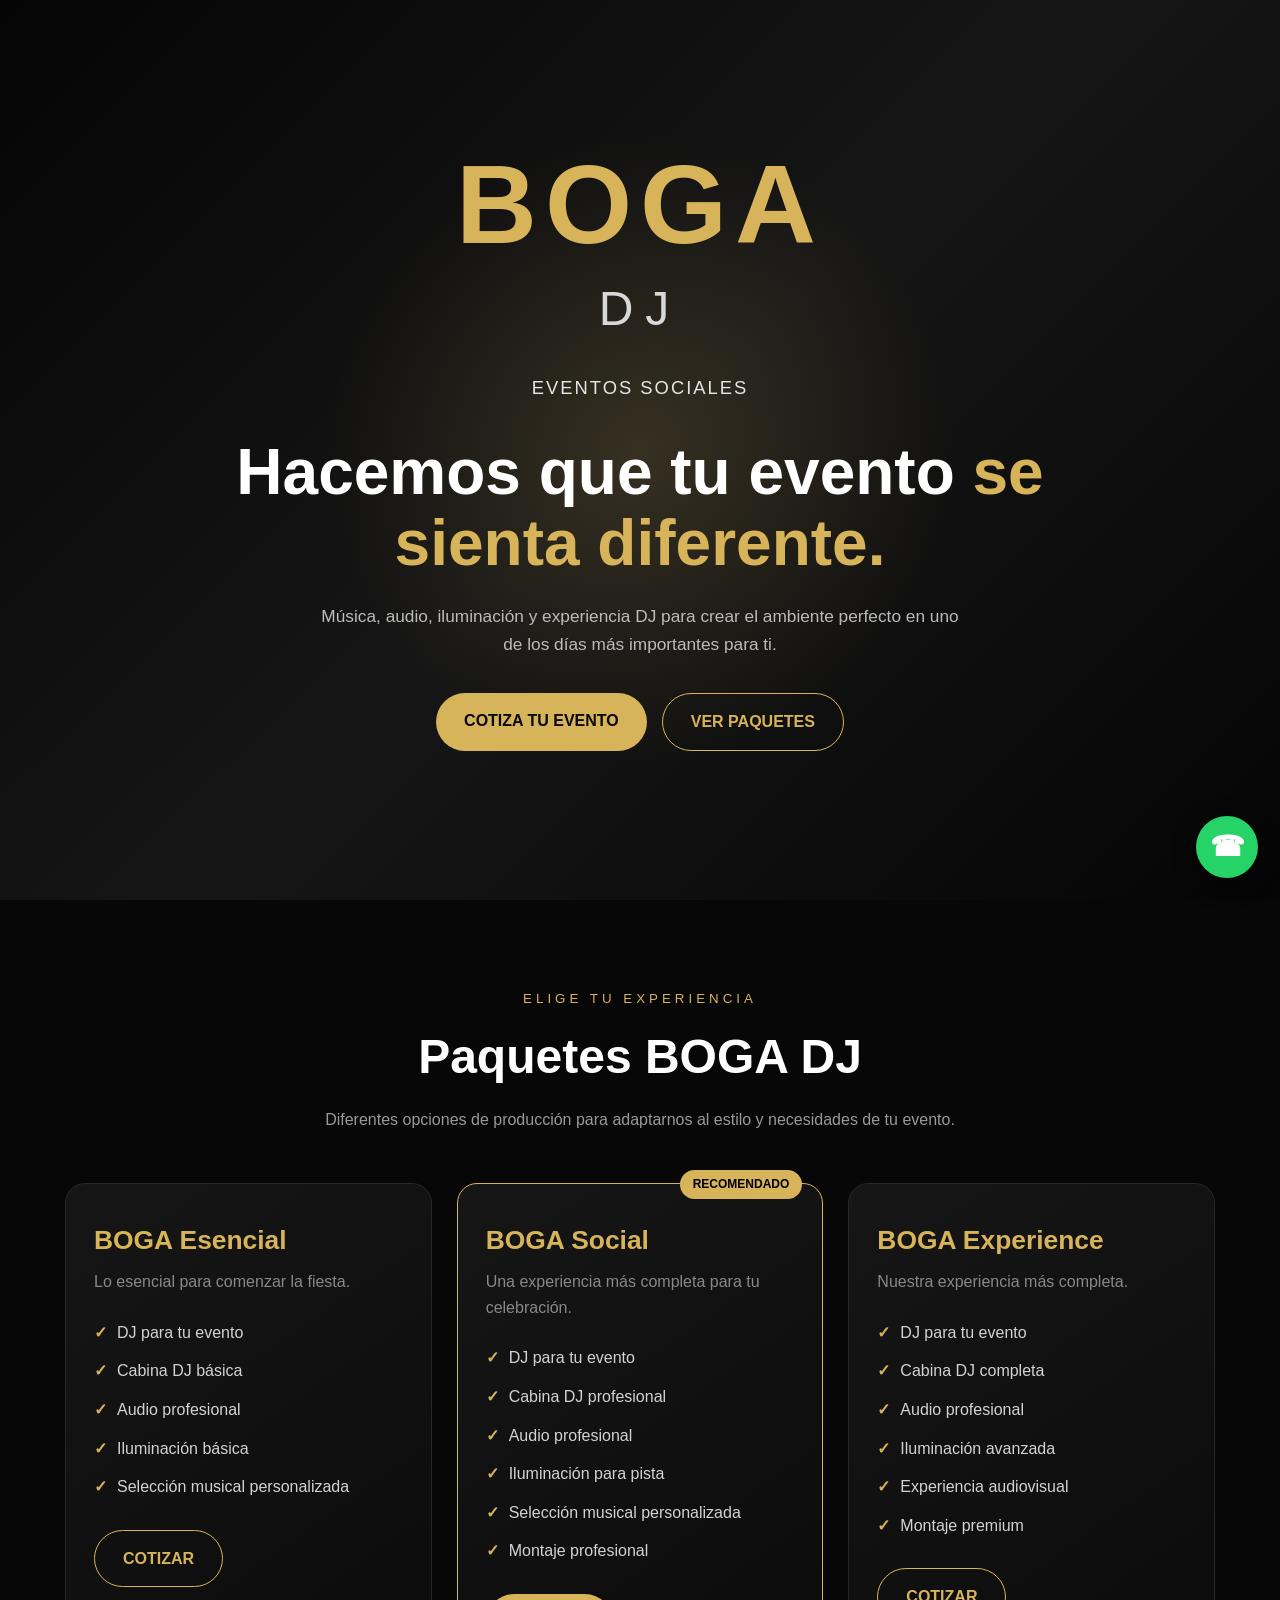
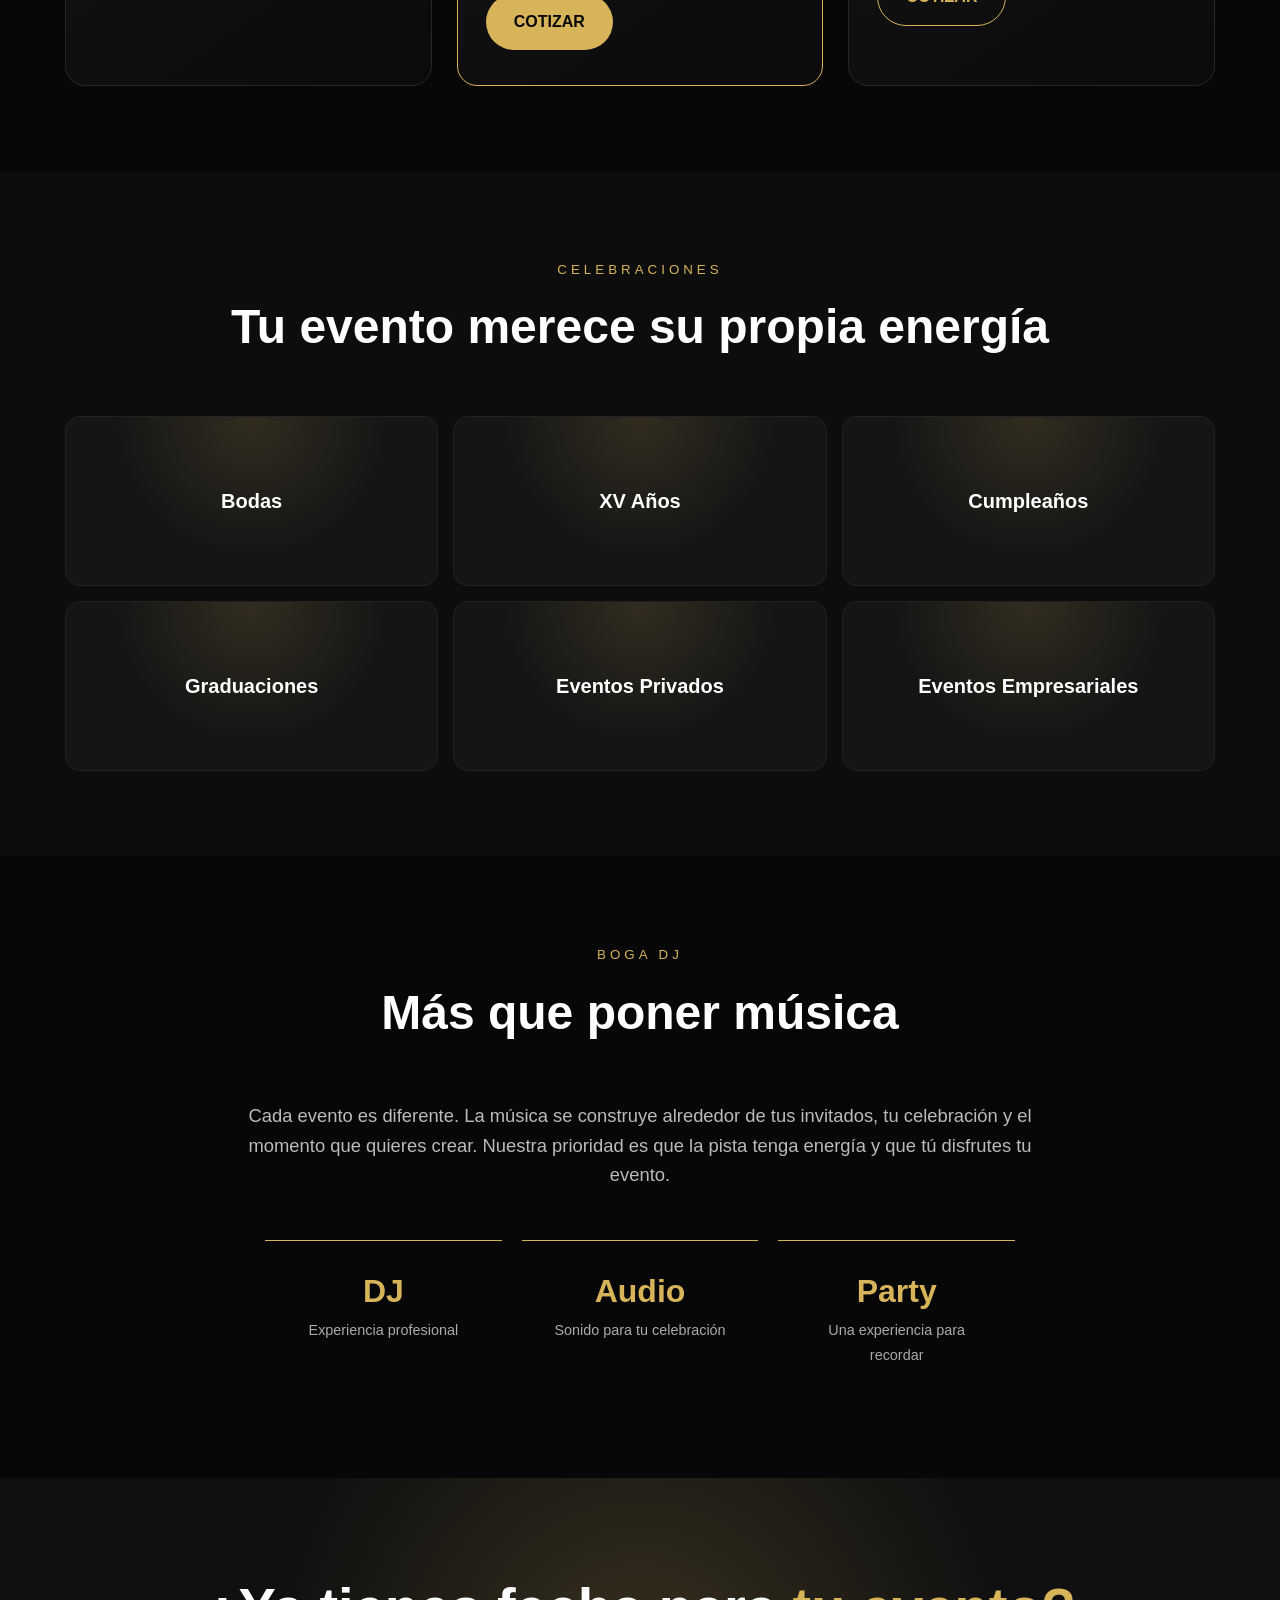
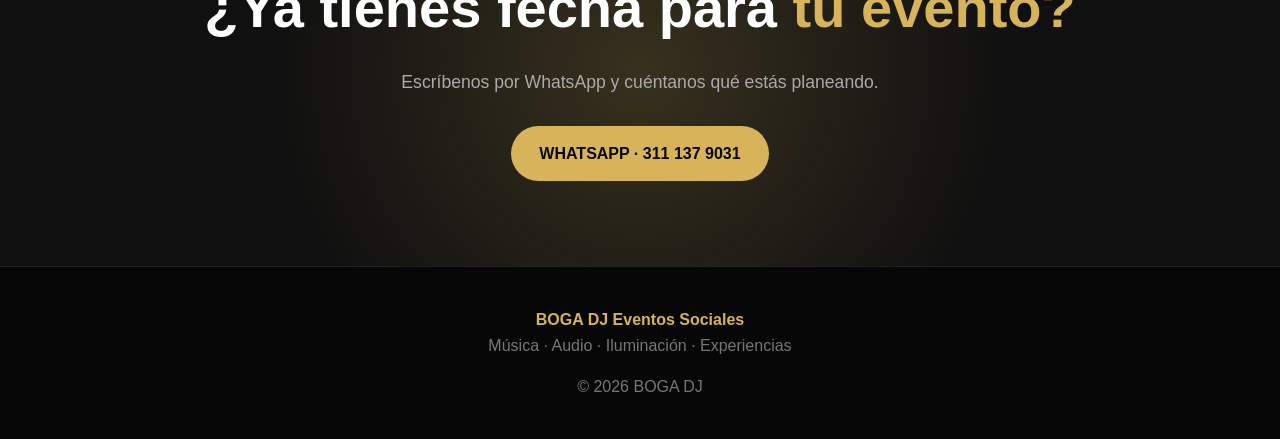
==== bogadj/index.html @ 277190ff "Add initial HTML structure for BOGA DJ website This file contains the complete HTML structure for th" ====
<!DOCTYPE html>
<html lang="es">
<head>
  <meta charset="UTF-8">
  <meta name="viewport" content="width=device-width, initial-scale=1.0">

  <title>BOGA DJ | Eventos Sociales</title>

  <meta name="description"
        content="BOGA DJ Eventos Sociales. Música, audio, iluminación y experiencia DJ para bodas, XV años, cumpleaños y eventos privados.">

  <style>
    * {
      box-sizing: border-box;
      margin: 0;
      padding: 0;
    }

    html {
      scroll-behavior: smooth;
    }

    body {
      font-family: Arial, Helvetica, sans-serif;
      background: #070707;
      color: #ffffff;
      line-height: 1.6;
    }

    :root {
      --gold: #d7b35a;
      --silver: #d8d8d8;
      --dark: #070707;
      --card: #121212;
      --soft: #a9a9a9;
    }

    /* HERO */

    .hero {
      min-height: 100vh;
      display: flex;
      align-items: center;
      justify-content: center;
      text-align: center;
      padding: 40px 20px;

      background:
        radial-gradient(circle at center, rgba(215,179,90,.17), transparent 40%),
        linear-gradient(135deg, #050505, #161616, #050505);
    }

    .hero-content {
      max-width: 950px;
    }

    .logo {
      font-size: clamp(3.2rem, 10vw, 7rem);
      font-weight: 900;
      letter-spacing: 8px;
      color: var(--gold);
      line-height: 1;
    }

    .dj {
      font-size: clamp(1.5rem, 5vw, 3rem);
      letter-spacing: 12px;
      color: var(--silver);
      margin-top: 10px;
    }

    .subtitle {
      margin-top: 25px;
      font-size: 1.15rem;
      color: #e5e5e5;
      letter-spacing: 2px;
    }

    .hero h1 {
      margin-top: 35px;
      font-size: clamp(2rem, 6vw, 4rem);
      line-height: 1.1;
    }

    .hero h1 span {
      color: var(--gold);
    }

    .hero p {
      max-width: 650px;
      margin: 25px auto;
      color: #bbbbbb;
      font-size: 1.08rem;
    }

    .buttons {
      margin-top: 35px;
      display: flex;
      justify-content: center;
      gap: 15px;
      flex-wrap: wrap;
    }

    .btn {
      display: inline-block;
      padding: 15px 28px;
      text-decoration: none;
      border-radius: 40px;
      font-weight: bold;
      transition: .3s;
    }

    .btn-gold {
      background: var(--gold);
      color: #080808;
    }

    .btn-outline {
      border: 1px solid var(--gold);
      color: var(--gold);
    }

    .btn:hover {
      transform: translateY(-3px);
    }

    /* GENERAL */

    section {
      padding: 85px 20px;
    }

    .container {
      max-width: 1150px;
      margin: auto;
    }

    .section-title {
      text-align: center;
      margin-bottom: 50px;
    }

    .section-title small {
      color: var(--gold);
      text-transform: uppercase;
      letter-spacing: 4px;
    }

    .section-title h2 {
      font-size: clamp(2rem, 5vw, 3rem);
      margin-top: 8px;
    }

    .section-title p {
      color: #999999;
      max-width: 650px;
      margin: 12px auto 0;
    }

    /* PAQUETES */

    .packages {
      display: grid;
      grid-template-columns: repeat(3, 1fr);
      gap: 25px;
    }

    .package {
      position: relative;
      background: linear-gradient(145deg, #161616, #0b0b0b);
      border: 1px solid #272727;
      border-radius: 20px;
      padding: 35px 28px;
      transition: .3s;
    }

    .package:hover {
      transform: translateY(-7px);
      border-color: var(--gold);
    }

    .package.featured {
      border: 1px solid var(--gold);
    }

    .badge {
      position: absolute;
      top: -14px;
      right: 20px;
      background: var(--gold);
      color: #000;
      padding: 5px 13px;
      border-radius: 20px;
      font-size: .75rem;
      font-weight: bold;
    }

    .package h3 {
      color: var(--gold);
      font-size: 1.65rem;
      margin-bottom: 8px;
    }

    .package .package-subtitle {
      color: #888;
      margin-bottom: 25px;
    }

    .package ul {
      list-style: none;
      margin-bottom: 30px;
    }

    .package li {
      margin: 13px 0;
      color: #d3d3d3;
    }

    .package li::before {
      content: "✓";
      color: var(--gold);
      margin-right: 10px;
      font-weight: bold;
    }

    /* EVENTOS */

    .events {
      background: #0d0d0d;
    }

    .event-grid {
      display: grid;
      grid-template-columns: repeat(3, 1fr);
      gap: 15px;
    }

    .event {
      min-height: 170px;
      border-radius: 15px;
      background:
        radial-gradient(circle at top, rgba(215,179,90,.15), transparent 55%),
        #151515;

      border: 1px solid #222;
      display: flex;
      align-items: center;
      justify-content: center;
      text-align: center;
      font-size: 1.25rem;
      font-weight: bold;
      transition: .3s;
    }

    .event:hover {
      border-color: var(--gold);
    }

    /* EXPERIENCIA */

    .experience {
      text-align: center;
    }

    .experience-text {
      max-width: 800px;
      margin: auto;
      font-size: 1.15rem;
      color: #bbb;
    }

    .stats {
      display: grid;
      grid-template-columns: repeat(3, 1fr);
      max-width: 750px;
      margin: 50px auto 0;
      gap: 20px;
    }

    .stat {
      padding: 25px;
      border-top: 1px solid var(--gold);
    }

    .stat strong {
      display: block;
      color: var(--gold);
      font-size: 2rem;
    }

    .stat span {
      color: #aaa;
      font-size: .9rem;
    }

    /* CTA */

    .cta {
      background:
        radial-gradient(circle at center, rgba(215,179,90,.2), transparent 55%),
        #101010;

      text-align: center;
    }

    .cta h2 {
      font-size: clamp(2rem, 6vw, 3.5rem);
      margin-bottom: 15px;
    }

    .cta h2 span {
      color: var(--gold);
    }

    .cta p {
      color: #aaa;
      margin-bottom: 30px;
      font-size: 1.1rem;
    }

    /* FOOTER */

    footer {
      padding: 40px 20px;
      text-align: center;
      border-top: 1px solid #222;
      color: #777;
    }

    footer strong {
      color: var(--gold);
    }

    /* WHATSAPP FLOTANTE */

    .whatsapp {
      position: fixed;
      width: 62px;
      height: 62px;
      right: 22px;
      bottom: 22px;

      display: flex;
      align-items: center;
      justify-content: center;

      border-radius: 50%;
      background: #25D366;
      color: white;
      font-weight: bold;
      text-decoration: none;
      font-size: 28px;

      box-shadow: 0 7px 25px rgba(0,0,0,.45);
      z-index: 999;
    }

    @media (max-width: 850px) {

      .packages,
      .event-grid {
        grid-template-columns: 1fr;
      }

      .stats {
        grid-template-columns: 1fr;
      }

      section {
        padding: 65px 18px;
      }

      .dj {
        letter-spacing: 7px;
      }

    }
  </style>
</head>

<body>

  <!-- PORTADA -->

  <header class="hero">

    <div class="hero-content">

      <div class="logo">BOGA</div>
      <div class="dj">DJ</div>

      <div class="subtitle">
        EVENTOS SOCIALES
      </div>

      <h1>
        Hacemos que tu evento
        <span>se sienta diferente.</span>
      </h1>

      <p>
        Música, audio, iluminación y experiencia DJ para crear
        el ambiente perfecto en uno de los días más importantes para ti.
      </p>

      <div class="buttons">

        <a
          class="btn btn-gold"
          href="https://wa.me/523111379031?text=Hola%20BOGA%20DJ,%20quiero%20cotizar%20un%20evento."
          target="_blank">
          COTIZA TU EVENTO
        </a>

        <a class="btn btn-outline" href="#paquetes">
          VER PAQUETES
        </a>

      </div>

    </div>

  </header>


  <!-- PAQUETES -->

  <section id="paquetes">

    <div class="container">

      <div class="section-title">
        <small>Elige tu experiencia</small>
        <h2>Paquetes BOGA DJ</h2>
        <p>
          Diferentes opciones de producción para adaptarnos
          al estilo y necesidades de tu evento.
        </p>
      </div>


      <div class="packages">

        <!-- ESENCIAL -->

        <div class="package">

          <h3>BOGA Esencial</h3>

          <div class="package-subtitle">
            Lo esencial para comenzar la fiesta.
          </div>

          <ul>
            <li>DJ para tu evento</li>
            <li>Cabina DJ básica</li>
            <li>Audio profesional</li>
            <li>Iluminación básica</li>
            <li>Selección musical personalizada</li>
          </ul>

          <a
            class="btn btn-outline"
            href="https://wa.me/523111379031?text=Hola,%20quiero%20información%20del%20paquete%20BOGA%20Esencial."
            target="_blank">
            COTIZAR
          </a>

        </div>


        <!-- SOCIAL -->

        <div class="package featured">

          <div class="badge">
            RECOMENDADO
          </div>

          <h3>BOGA Social</h3>

          <div class="package-subtitle">
            Una experiencia más completa para tu celebración.
          </div>

          <ul>
            <li>DJ para tu evento</li>
            <li>Cabina DJ profesional</li>
            <li>Audio profesional</li>
            <li>Iluminación para pista</li>
            <li>Selección musical personalizada</li>
            <li>Montaje profesional</li>
          </ul>

          <a
            class="btn btn-gold"
            href="https://wa.me/523111379031?text=Hola,%20quiero%20información%20del%20paquete%20BOGA%20Social."
            target="_blank">
            COTIZAR
          </a>

        </div>


        <!-- EXPERIENCE -->

        <div class="package">

          <h3>BOGA Experience</h3>

          <div class="package-subtitle">
            Nuestra experiencia más completa.
          </div>

          <ul>
            <li>DJ para tu evento</li>
            <li>Cabina DJ completa</li>
            <li>Audio profesional</li>
            <li>Iluminación avanzada</li>
            <li>Experiencia audiovisual</li>
            <li>Montaje premium</li>
          </ul>

          <a
            class="btn btn-outline"
            href="https://wa.me/523111379031?text=Hola,%20quiero%20información%20del%20paquete%20BOGA%20Experience."
            target="_blank">
            COTIZAR
          </a>

        </div>

      </div>

    </div>

  </section>


  <!-- EVENTOS -->

  <section class="events">

    <div class="container">

      <div class="section-title">
        <small>Celebraciones</small>
        <h2>Tu evento merece su propia energía</h2>
      </div>

      <div class="event-grid">

        <div class="event">Bodas</div>
        <div class="event">XV Años</div>
        <div class="event">Cumpleaños</div>
        <div class="event">Graduaciones</div>
        <div class="event">Eventos Privados</div>
        <div class="event">Eventos Empresariales</div>

      </div>

    </div>

  </section>


  <!-- EXPERIENCIA -->

  <section class="experience">

    <div class="container">

      <div class="section-title">
        <small>BOGA DJ</small>
        <h2>Más que poner música</h2>
      </div>

      <p class="experience-text">
        Cada evento es diferente. La música se construye alrededor
        de tus invitados, tu celebración y el momento que quieres crear.
        Nuestra prioridad es que la pista tenga energía y que tú disfrutes
        tu evento.
      </p>

      <div class="stats">

        <div class="stat">
          <strong>DJ</strong>
          <span>Experiencia profesional</span>
        </div>

        <div class="stat">
          <strong>Audio</strong>
          <span>Sonido para tu celebración</span>
        </div>

        <div class="stat">
          <strong>Party</strong>
          <span>Una experiencia para recordar</span>
        </div>

      </div>

    </div>

  </section>


  <!-- CONTACTO -->

  <section class="cta">

    <div class="container">

      <h2>
        ¿Ya tienes fecha para
        <span>tu evento?</span>
      </h2>

      <p>
        Escríbenos por WhatsApp y cuéntanos qué estás planeando.
      </p>

      <a
        class="btn btn-gold"
        href="https://wa.me/523111379031?text=Hola%20BOGA%20DJ,%20quiero%20cotizar%20mi%20evento."
        target="_blank">
        WHATSAPP · 311 137 9031
      </a>

    </div>

  </section>


  <!-- FOOTER -->

  <footer>

    <p>
      <strong>BOGA DJ Eventos Sociales</strong>
    </p>

    <p>
      Música · Audio · Iluminación · Experiencias
    </p>

    <p style="margin-top:15px;">
      © 2026 BOGA DJ
    </p>

  </footer>


  <!-- BOTÓN WHATSAPP -->

  <a
    class="whatsapp"
    href="https://wa.me/523111379031?text=Hola%20BOGA%20DJ,%20quiero%20información."
    target="_blank"
    aria-label="WhatsApp">
    ☎
  </a>

</body>
</html>
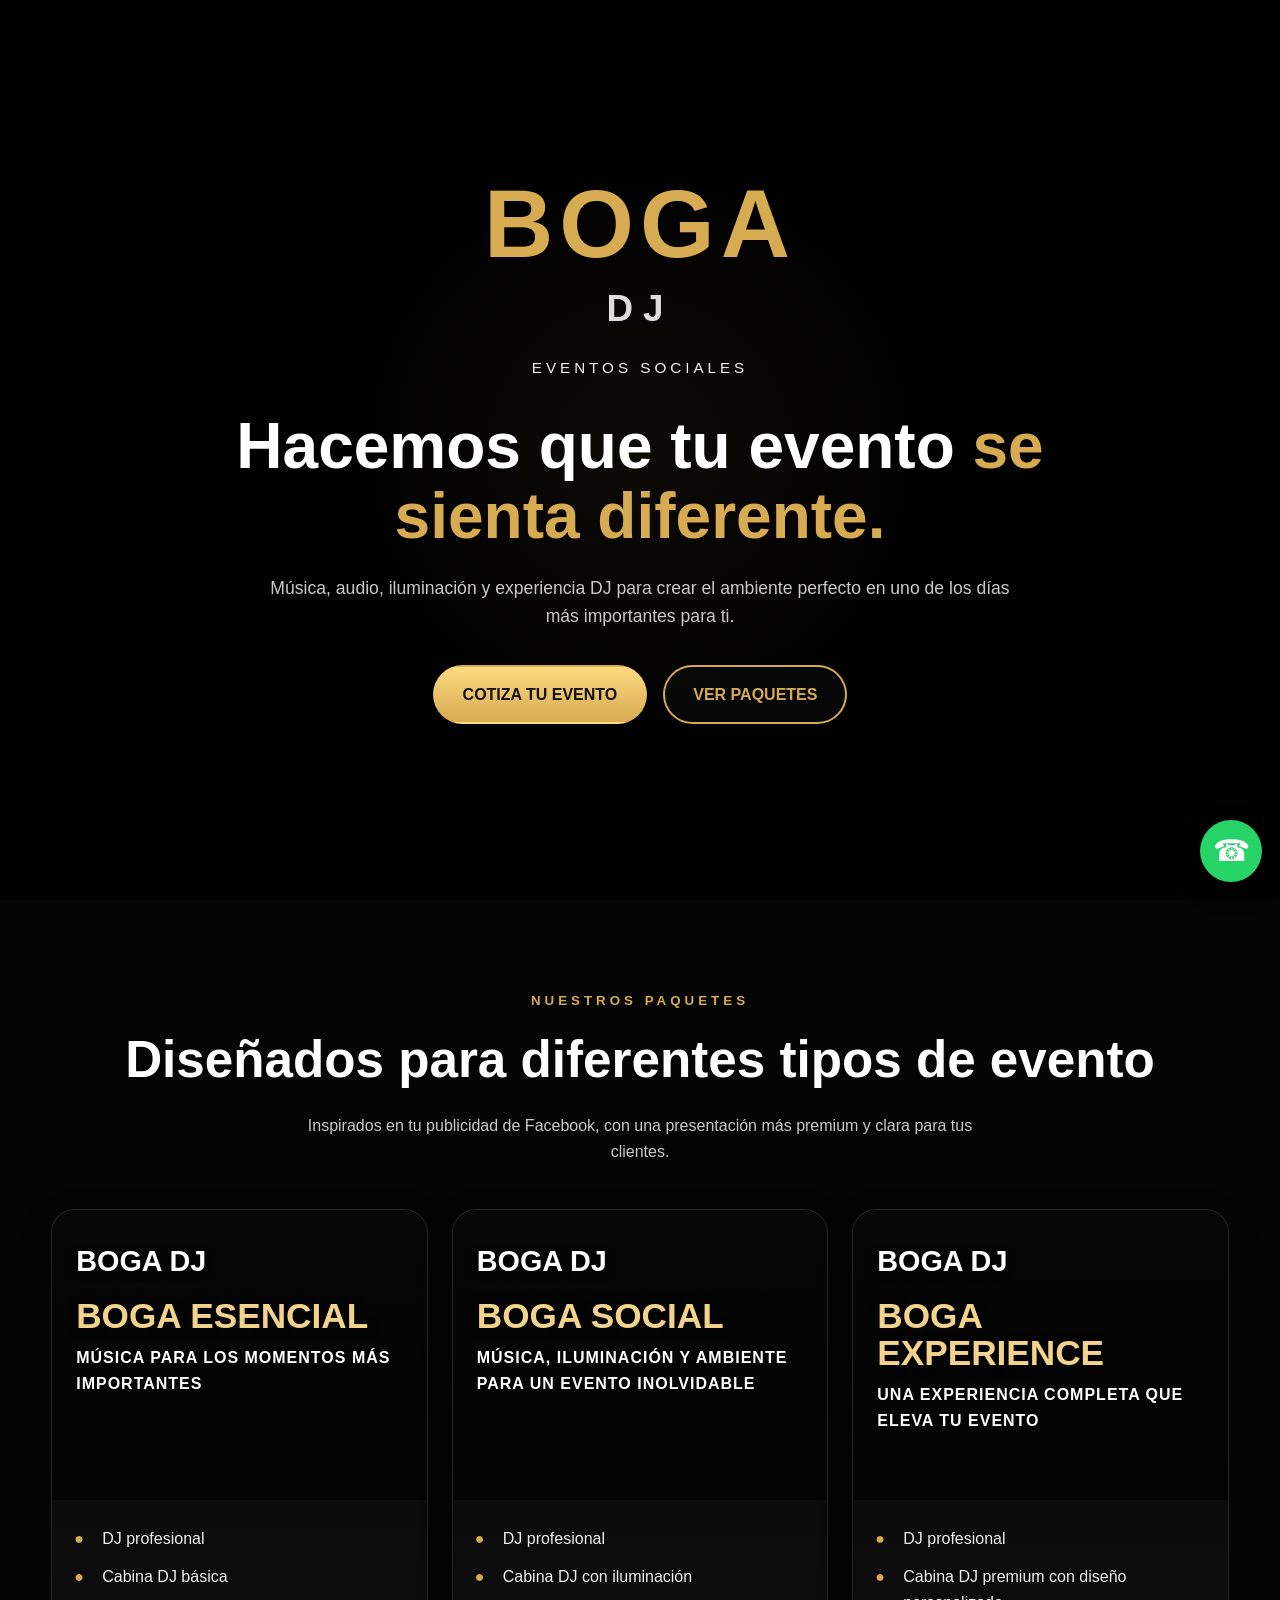
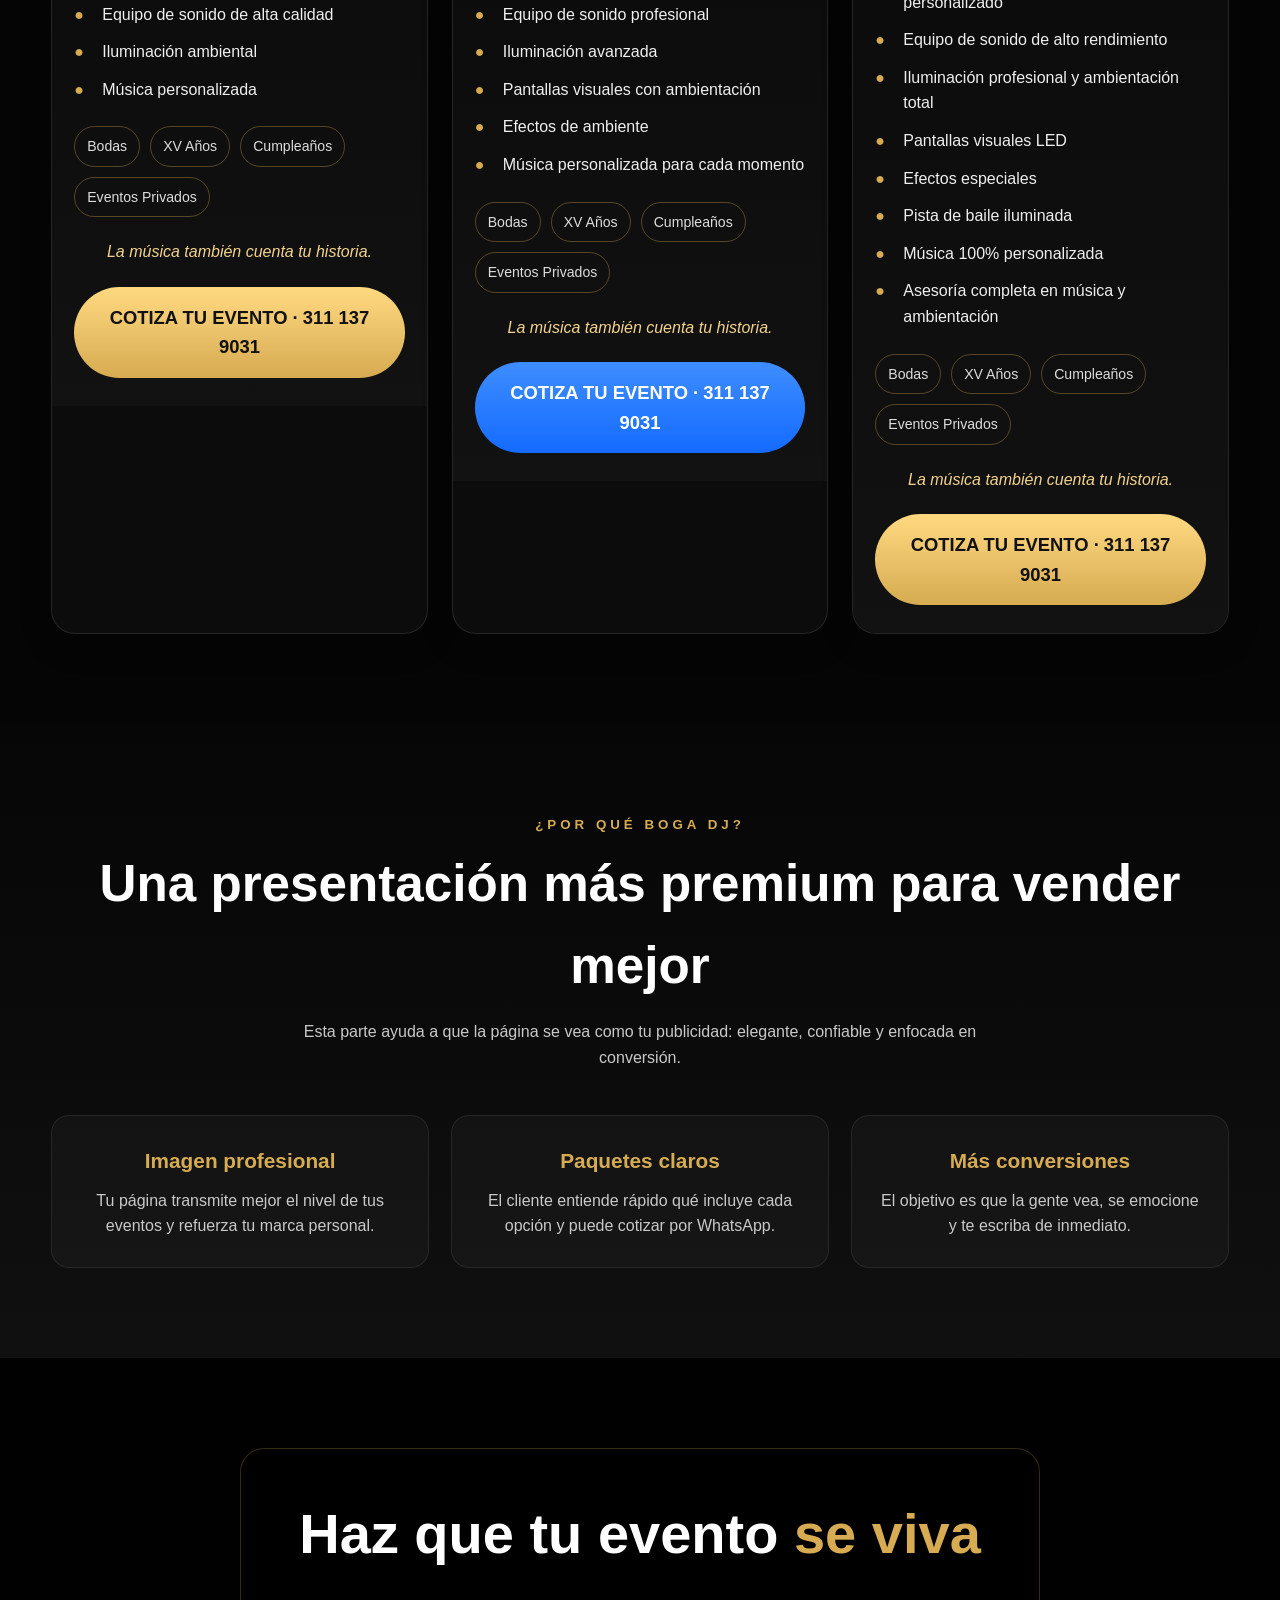
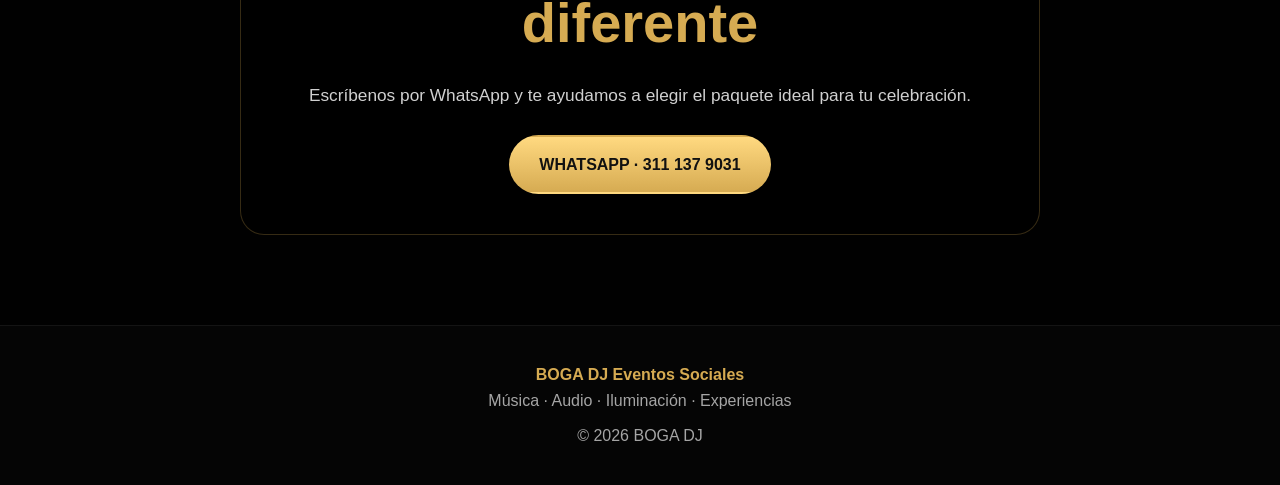
==== commit b301d7a3: "Refactor index.html for improved structure and styling Updated HTML structure and styles for BOGA DJ" ====
--- a/bogadj/index.html
+++ b/bogadj/index.html
@@ -1,13 +1,10 @@
 <!DOCTYPE html>
 <html lang="es">
 <head>
-  <meta charset="UTF-8">
-  <meta name="viewport" content="width=device-width, initial-scale=1.0">
-
+  <meta charset="UTF-8" />
+  <meta name="viewport" content="width=device-width, initial-scale=1.0" />
   <title>BOGA DJ | Eventos Sociales</title>
-
-  <meta name="description"
-        content="BOGA DJ Eventos Sociales. Música, audio, iluminación y experiencia DJ para bodas, XV años, cumpleaños y eventos privados.">
+  <meta name="description" content="BOGA DJ Eventos Sociales. Música, audio, iluminación y experiencia premium para bodas, XV años, cumpleaños y eventos privados." />
 
   <style>
     * {
@@ -22,643 +19,624 @@
 
     body {
       font-family: Arial, Helvetica, sans-serif;
-      background: #070707;
-      color: #ffffff;
+      background: #050505;
+      color: #fff;
       line-height: 1.6;
     }
 
     :root {
-      --gold: #d7b35a;
-      --silver: #d8d8d8;
-      --dark: #070707;
-      --card: #121212;
-      --soft: #a9a9a9;
+      --gold: #d6ab52;
+      --gold-soft: #f3d38c;
+      --silver: #dddddd;
+      --dark: #050505;
+      --card: rgba(18, 18, 18, 0.9);
+      --line: rgba(255,255,255,0.08);
+      --text-soft: #c9c9c9;
+      --blue: #146bff;
+    }
+
+    a {
+      text-decoration: none;
+    }
+
+    .container {
+      width: min(1200px, 92%);
+      margin: auto;
     }
 
     /* HERO */
-
     .hero {
       min-height: 100vh;
       display: flex;
       align-items: center;
-      justify-content: center;
+      background:
+        linear-gradient(rgba(0,0,0,.70), rgba(0,0,0,.70)),
+        radial-gradient(circle at center, rgba(214,171,82,.18), transparent 35%),
+        url("https://images.unsplash.com/photo-1493225457124-a3eb161ffa5f?auto=format&fit=crop&w=1600&q=80") center/cover no-repeat;
       text-align: center;
-      padding: 40px 20px;
-
-      background:
-        radial-gradient(circle at center, rgba(215,179,90,.17), transparent 40%),
-        linear-gradient(135deg, #050505, #161616, #050505);
+      padding: 80px 0;
     }
 
     .hero-content {
-      max-width: 950px;
-    }
-
-    .logo {
-      font-size: clamp(3.2rem, 10vw, 7rem);
+      max-width: 900px;
+      margin: auto;
+    }
+
+    .brand-title {
+      font-size: clamp(3.2rem, 8vw, 6rem);
       font-weight: 900;
-      letter-spacing: 8px;
+      letter-spacing: 6px;
       color: var(--gold);
       line-height: 1;
     }
 
-    .dj {
-      font-size: clamp(1.5rem, 5vw, 3rem);
-      letter-spacing: 12px;
+    .brand-sub {
+      font-size: clamp(1.4rem, 3vw, 2.3rem);
+      letter-spacing: 10px;
       color: var(--silver);
-      margin-top: 10px;
-    }
-
-    .subtitle {
-      margin-top: 25px;
-      font-size: 1.15rem;
-      color: #e5e5e5;
-      letter-spacing: 2px;
+      margin-top: 8px;
+      font-weight: 700;
+    }
+
+    .hero-mini {
+      margin-top: 18px;
+      letter-spacing: 4px;
+      color: #f1f1f1;
+      font-size: .95rem;
+      text-transform: uppercase;
     }
 
     .hero h1 {
-      margin-top: 35px;
-      font-size: clamp(2rem, 6vw, 4rem);
+      margin-top: 30px;
+      font-size: clamp(2.2rem, 5vw, 4.7rem);
       line-height: 1.1;
-    }
-
-    .hero h1 span {
+      font-weight: 800;
+    }
+
+    .hero h1 .gold {
       color: var(--gold);
     }
 
     .hero p {
-      max-width: 650px;
-      margin: 25px auto;
-      color: #bbbbbb;
-      font-size: 1.08rem;
-    }
-
-    .buttons {
+      margin: 22px auto 0;
+      max-width: 760px;
+      color: var(--text-soft);
+      font-size: 1.1rem;
+    }
+
+    .hero-buttons {
       margin-top: 35px;
       display: flex;
       justify-content: center;
-      gap: 15px;
+      gap: 16px;
       flex-wrap: wrap;
     }
 
     .btn {
-      display: inline-block;
+      display: inline-flex;
+      align-items: center;
+      justify-content: center;
       padding: 15px 28px;
-      text-decoration: none;
-      border-radius: 40px;
-      font-weight: bold;
-      transition: .3s;
-    }
-
-    .btn-gold {
-      background: var(--gold);
-      color: #080808;
-    }
-
-    .btn-outline {
-      border: 1px solid var(--gold);
-      color: var(--gold);
+      border-radius: 50px;
+      font-weight: 700;
+      transition: .3s ease;
+      border: 2px solid transparent;
     }
 
     .btn:hover {
       transform: translateY(-3px);
     }
 
-    /* GENERAL */
-
+    .btn-gold {
+      background: linear-gradient(180deg, #ffd980, #d6ab52);
+      color: #111;
+    }
+
+    .btn-outline {
+      border-color: var(--gold);
+      color: var(--gold);
+      background: rgba(255,255,255,0.02);
+    }
+
+    /* SECTIONS */
     section {
-      padding: 85px 20px;
-    }
-
-    .container {
-      max-width: 1150px;
-      margin: auto;
+      padding: 90px 0;
     }
 
     .section-title {
       text-align: center;
-      margin-bottom: 50px;
+      margin-bottom: 45px;
     }
 
     .section-title small {
       color: var(--gold);
       text-transform: uppercase;
       letter-spacing: 4px;
+      display: block;
+      margin-bottom: 8px;
+      font-weight: 700;
     }
 
     .section-title h2 {
-      font-size: clamp(2rem, 5vw, 3rem);
-      margin-top: 8px;
+      font-size: clamp(2rem, 4vw, 3.2rem);
+      margin-bottom: 12px;
     }
 
     .section-title p {
-      color: #999999;
-      max-width: 650px;
-      margin: 12px auto 0;
+      max-width: 700px;
+      margin: auto;
+      color: var(--text-soft);
     }
 
     /* PAQUETES */
-
     .packages {
       display: grid;
       grid-template-columns: repeat(3, 1fr);
-      gap: 25px;
-    }
-
-    .package {
+      gap: 24px;
+    }
+
+    .package-card {
+      border-radius: 24px;
+      overflow: hidden;
+      border: 1px solid rgba(255,255,255,0.10);
+      background: #0c0c0c;
+      box-shadow: 0 10px 30px rgba(0,0,0,.25);
+      transition: .3s ease;
+    }
+
+    .package-card:hover {
+      transform: translateY(-8px);
+      border-color: rgba(214,171,82,.55);
+    }
+
+    .package-hero {
+      min-height: 290px;
+      padding: 28px 24px;
+      display: flex;
+      flex-direction: column;
+      justify-content: flex-start;
       position: relative;
-      background: linear-gradient(145deg, #161616, #0b0b0b);
-      border: 1px solid #272727;
-      border-radius: 20px;
-      padding: 35px 28px;
-      transition: .3s;
-    }
-
-    .package:hover {
-      transform: translateY(-7px);
-      border-color: var(--gold);
-    }
-
-    .package.featured {
-      border: 1px solid var(--gold);
-    }
-
-    .badge {
+    }
+
+    .package-hero::after {
+      content: "";
       position: absolute;
-      top: -14px;
-      right: 20px;
-      background: var(--gold);
-      color: #000;
-      padding: 5px 13px;
-      border-radius: 20px;
-      font-size: .75rem;
-      font-weight: bold;
-    }
-
-    .package h3 {
-      color: var(--gold);
-      font-size: 1.65rem;
-      margin-bottom: 8px;
-    }
-
-    .package .package-subtitle {
-      color: #888;
-      margin-bottom: 25px;
-    }
-
-    .package ul {
+      inset: 0;
+      background: linear-gradient(to bottom, rgba(0,0,0,.25), rgba(0,0,0,.6));
+    }
+
+    .package-hero > * {
+      position: relative;
+      z-index: 1;
+    }
+
+    .esencial-bg {
+      background:
+        linear-gradient(rgba(0,0,0,.25), rgba(0,0,0,.4)),
+        url("https://images.unsplash.com/photo-1519167758481-83f550bb49b3?auto=format&fit=crop&w=1000&q=80") center/cover no-repeat;
+    }
+
+    .social-bg {
+      background:
+        linear-gradient(rgba(0,0,0,.25), rgba(0,0,0,.4)),
+        url("https://images.unsplash.com/photo-1501386761578-eac5c94b800a?auto=format&fit=crop&w=1000&q=80") center/cover no-repeat;
+    }
+
+    .experience-bg {
+      background:
+        linear-gradient(rgba(0,0,0,.25), rgba(0,0,0,.45)),
+        url("https://images.unsplash.com/photo-1492684223066-81342ee5ff30?auto=format&fit=crop&w=1000&q=80") center/cover no-repeat;
+    }
+
+    .package-brand {
+      font-size: 1.8rem;
+      font-weight: 900;
+      color: #fff;
+      text-shadow: 0 2px 10px rgba(0,0,0,.45);
+    }
+
+    .package-name {
+      margin-top: 14px;
+      font-size: 2.2rem;
+      font-weight: 900;
+      color: var(--gold-soft);
+      line-height: 1.05;
+      text-transform: uppercase;
+      text-shadow: 0 2px 10px rgba(0,0,0,.5);
+    }
+
+    .package-slogan {
+      margin-top: 10px;
+      color: #fff;
+      font-size: 1rem;
+      font-weight: 600;
+      text-transform: uppercase;
+      letter-spacing: 1px;
+      max-width: 330px;
+    }
+
+    .package-body {
+      padding: 26px 22px 28px;
+      background: linear-gradient(180deg, rgba(11,11,11,.97), rgba(18,18,18,.97));
+    }
+
+    .features {
       list-style: none;
-      margin-bottom: 30px;
-    }
-
-    .package li {
-      margin: 13px 0;
-      color: #d3d3d3;
-    }
-
-    .package li::before {
-      content: "✓";
-      color: var(--gold);
-      margin-right: 10px;
-      font-weight: bold;
-    }
-
-    /* EVENTOS */
-
-    .events {
-      background: #0d0d0d;
-    }
-
-    .event-grid {
+      display: grid;
+      gap: 12px;
+      margin-bottom: 24px;
+    }
+
+    .features li {
+      color: #efefef;
+      padding-left: 28px;
+      position: relative;
+    }
+
+    .features li::before {
+      content: "●";
+      position: absolute;
+      left: 0;
+      top: 0;
+      color: var(--gold);
+      font-size: 1rem;
+    }
+
+    .package-events {
+      display: flex;
+      flex-wrap: wrap;
+      gap: 10px;
+      margin-bottom: 22px;
+    }
+
+    .event-pill {
+      border: 1px solid rgba(214,171,82,.35);
+      color: var(--silver);
+      border-radius: 30px;
+      padding: 8px 12px;
+      font-size: .88rem;
+    }
+
+    .package-phrase {
+      margin: 12px 0 22px;
+      color: var(--gold-soft);
+      font-style: italic;
+      text-align: center;
+      font-size: 1rem;
+    }
+
+    .package-btn {
+      width: 100%;
+      text-align: center;
+      font-size: 1.15rem;
+      padding: 16px 20px;
+      border-radius: 50px;
+      background: linear-gradient(180deg, #ffd980, #d6ab52);
+      color: #111;
+      font-weight: 900;
+      display: block;
+    }
+
+    .package-btn.blue {
+      background: linear-gradient(180deg, #3e8dff, #146bff);
+      color: #fff;
+    }
+
+    /* WHY */
+    .why {
+      background: linear-gradient(180deg, #060606, #101010);
+    }
+
+    .why-grid {
       display: grid;
       grid-template-columns: repeat(3, 1fr);
-      gap: 15px;
-    }
-
-    .event {
-      min-height: 170px;
-      border-radius: 15px;
+      gap: 22px;
+    }
+
+    .why-card {
+      background: rgba(255,255,255,0.03);
+      border: 1px solid var(--line);
+      border-radius: 18px;
+      padding: 28px 24px;
+      text-align: center;
+    }
+
+    .why-card h3 {
+      color: var(--gold);
+      margin-bottom: 10px;
+      font-size: 1.3rem;
+    }
+
+    .why-card p {
+      color: var(--text-soft);
+    }
+
+    /* CTA */
+    .cta {
       background:
-        radial-gradient(circle at top, rgba(215,179,90,.15), transparent 55%),
-        #151515;
-
-      border: 1px solid #222;
+        linear-gradient(rgba(0,0,0,.75), rgba(0,0,0,.75)),
+        url("https://images.unsplash.com/photo-1429962714451-bb934ecdc4ec?auto=format&fit=crop&w=1600&q=80") center/cover no-repeat;
+      text-align: center;
+    }
+
+    .cta-box {
+      max-width: 800px;
+      margin: auto;
+      padding: 40px 28px;
+      border-radius: 24px;
+      background: rgba(0,0,0,.45);
+      border: 1px solid rgba(214,171,82,.25);
+      backdrop-filter: blur(4px);
+    }
+
+    .cta h2 {
+      font-size: clamp(2rem, 5vw, 3.5rem);
+      margin-bottom: 14px;
+    }
+
+    .cta h2 span {
+      color: var(--gold);
+    }
+
+    .cta p {
+      color: #d0d0d0;
+      margin-bottom: 25px;
+      font-size: 1.08rem;
+    }
+
+    /* FOOTER */
+    footer {
+      padding: 36px 0;
+      text-align: center;
+      background: #050505;
+      border-top: 1px solid rgba(255,255,255,.06);
+      color: #a5a5a5;
+    }
+
+    footer strong {
+      color: var(--gold);
+    }
+
+    /* WHATSAPP FLOAT */
+    .whatsapp-float {
+      position: fixed;
+      right: 18px;
+      bottom: 18px;
+      width: 62px;
+      height: 62px;
+      border-radius: 50%;
+      background: #25D366;
+      color: white;
+      font-size: 30px;
       display: flex;
       align-items: center;
       justify-content: center;
-      text-align: center;
-      font-size: 1.25rem;
-      font-weight: bold;
-      transition: .3s;
-    }
-
-    .event:hover {
-      border-color: var(--gold);
-    }
-
-    /* EXPERIENCIA */
-
-    .experience {
-      text-align: center;
-    }
-
-    .experience-text {
-      max-width: 800px;
-      margin: auto;
-      font-size: 1.15rem;
-      color: #bbb;
-    }
-
-    .stats {
-      display: grid;
-      grid-template-columns: repeat(3, 1fr);
-      max-width: 750px;
-      margin: 50px auto 0;
-      gap: 20px;
-    }
-
-    .stat {
-      padding: 25px;
-      border-top: 1px solid var(--gold);
-    }
-
-    .stat strong {
-      display: block;
-      color: var(--gold);
-      font-size: 2rem;
-    }
-
-    .stat span {
-      color: #aaa;
-      font-size: .9rem;
-    }
-
-    /* CTA */
-
-    .cta {
-      background:
-        radial-gradient(circle at center, rgba(215,179,90,.2), transparent 55%),
-        #101010;
-
-      text-align: center;
-    }
-
-    .cta h2 {
-      font-size: clamp(2rem, 6vw, 3.5rem);
-      margin-bottom: 15px;
-    }
-
-    .cta h2 span {
-      color: var(--gold);
-    }
-
-    .cta p {
-      color: #aaa;
-      margin-bottom: 30px;
-      font-size: 1.1rem;
-    }
-
-    /* FOOTER */
-
-    footer {
-      padding: 40px 20px;
-      text-align: center;
-      border-top: 1px solid #222;
-      color: #777;
-    }
-
-    footer strong {
-      color: var(--gold);
-    }
-
-    /* WHATSAPP FLOTANTE */
-
-    .whatsapp {
-      position: fixed;
-      width: 62px;
-      height: 62px;
-      right: 22px;
-      bottom: 22px;
-
-      display: flex;
-      align-items: center;
-      justify-content: center;
-
-      border-radius: 50%;
-      background: #25D366;
-      color: white;
-      font-weight: bold;
-      text-decoration: none;
-      font-size: 28px;
-
-      box-shadow: 0 7px 25px rgba(0,0,0,.45);
+      box-shadow: 0 10px 25px rgba(0,0,0,.35);
       z-index: 999;
     }
 
-    @media (max-width: 850px) {
-
+    /* RESPONSIVE */
+    @media (max-width: 980px) {
       .packages,
-      .event-grid {
+      .why-grid {
         grid-template-columns: 1fr;
       }
 
-      .stats {
-        grid-template-columns: 1fr;
+      section {
+        padding: 70px 0;
       }
-
-      section {
-        padding: 65px 18px;
+    }
+
+    @media (max-width: 600px) {
+      .brand-title {
+        letter-spacing: 3px;
       }
 
-      .dj {
-        letter-spacing: 7px;
+      .brand-sub {
+        letter-spacing: 5px;
       }
 
+      .hero p {
+        font-size: 1rem;
+      }
+
+      .package-name {
+        font-size: 1.9rem;
+      }
     }
   </style>
 </head>
-
 <body>
 
-  <!-- PORTADA -->
-
   <header class="hero">
-
-    <div class="hero-content">
-
-      <div class="logo">BOGA</div>
-      <div class="dj">DJ</div>
-
-      <div class="subtitle">
-        EVENTOS SOCIALES
-      </div>
+    <div class="container hero-content">
+      <div class="brand-title">BOGA</div>
+      <div class="brand-sub">DJ</div>
+      <div class="hero-mini">EVENTOS SOCIALES</div>
 
       <h1>
         Hacemos que tu evento
-        <span>se sienta diferente.</span>
+        <span class="gold">se sienta diferente.</span>
       </h1>
 
       <p>
-        Música, audio, iluminación y experiencia DJ para crear
-        el ambiente perfecto en uno de los días más importantes para ti.
+        Música, audio, iluminación y experiencia DJ para crear el ambiente
+        perfecto en uno de los días más importantes para ti.
       </p>
 
-      <div class="buttons">
-
-        <a
-          class="btn btn-gold"
-          href="https://wa.me/523111379031?text=Hola%20BOGA%20DJ,%20quiero%20cotizar%20un%20evento."
-          target="_blank">
+      <div class="hero-buttons">
+        <a class="btn btn-gold" href="https://wa.me/523111379031?text=Hola%20BOGA%20DJ,%20quiero%20cotizar%20mi%20evento." target="_blank">
           COTIZA TU EVENTO
         </a>
-
         <a class="btn btn-outline" href="#paquetes">
           VER PAQUETES
         </a>
-
       </div>
-
     </div>
-
   </header>
 
-
-  <!-- PAQUETES -->
-
   <section id="paquetes">
-
     <div class="container">
-
       <div class="section-title">
-        <small>Elige tu experiencia</small>
-        <h2>Paquetes BOGA DJ</h2>
+        <small>Nuestros paquetes</small>
+        <h2>Diseñados para diferentes tipos de evento</h2>
         <p>
-          Diferentes opciones de producción para adaptarnos
-          al estilo y necesidades de tu evento.
+          Inspirados en tu publicidad de Facebook, con una presentación más premium y clara para tus clientes.
         </p>
       </div>
 
-
       <div class="packages">
 
-        <!-- ESENCIAL -->
-
-        <div class="package">
-
-          <h3>BOGA Esencial</h3>
-
-          <div class="package-subtitle">
-            Lo esencial para comenzar la fiesta.
+        <article class="package-card">
+          <div class="package-hero esencial-bg">
+            <div class="package-brand">BOGA DJ</div>
+            <div class="package-name">BOGA ESENCIAL</div>
+            <div class="package-slogan">Música para los momentos más importantes</div>
           </div>
-
-          <ul>
-            <li>DJ para tu evento</li>
-            <li>Cabina DJ básica</li>
-            <li>Audio profesional</li>
-            <li>Iluminación básica</li>
-            <li>Selección musical personalizada</li>
-          </ul>
-
-          <a
-            class="btn btn-outline"
-            href="https://wa.me/523111379031?text=Hola,%20quiero%20información%20del%20paquete%20BOGA%20Esencial."
-            target="_blank">
-            COTIZAR
-          </a>
-
+          <div class="package-body">
+            <ul class="features">
+              <li>DJ profesional</li>
+              <li>Cabina DJ básica</li>
+              <li>Equipo de sonido de alta calidad</li>
+              <li>Iluminación ambiental</li>
+              <li>Música personalizada</li>
+            </ul>
+
+            <div class="package-events">
+              <span class="event-pill">Bodas</span>
+              <span class="event-pill">XV Años</span>
+              <span class="event-pill">Cumpleaños</span>
+              <span class="event-pill">Eventos Privados</span>
+            </div>
+
+            <div class="package-phrase">La música también cuenta tu historia.</div>
+
+            <a class="package-btn" href="https://wa.me/523111379031?text=Hola,%20quiero%20cotizar%20el%20paquete%20BOGA%20Esencial." target="_blank">
+              COTIZA TU EVENTO · 311 137 9031
+            </a>
+          </div>
+        </article>
+
+        <article class="package-card">
+          <div class="package-hero social-bg">
+            <div class="package-brand">BOGA DJ</div>
+            <div class="package-name">BOGA SOCIAL</div>
+            <div class="package-slogan">Música, iluminación y ambiente para un evento inolvidable</div>
+          </div>
+          <div class="package-body">
+            <ul class="features">
+              <li>DJ profesional</li>
+              <li>Cabina DJ con iluminación</li>
+              <li>Equipo de sonido profesional</li>
+              <li>Iluminación avanzada</li>
+              <li>Pantallas visuales con ambientación</li>
+              <li>Efectos de ambiente</li>
+              <li>Música personalizada para cada momento</li>
+            </ul>
+
+            <div class="package-events">
+              <span class="event-pill">Bodas</span>
+              <span class="event-pill">XV Años</span>
+              <span class="event-pill">Cumpleaños</span>
+              <span class="event-pill">Eventos Privados</span>
+            </div>
+
+            <div class="package-phrase">La música también cuenta tu historia.</div>
+
+            <a class="package-btn blue" href="https://wa.me/523111379031?text=Hola,%20quiero%20cotizar%20el%20paquete%20BOGA%20Social." target="_blank">
+              COTIZA TU EVENTO · 311 137 9031
+            </a>
+          </div>
+        </article>
+
+        <article class="package-card">
+          <div class="package-hero experience-bg">
+            <div class="package-brand">BOGA DJ</div>
+            <div class="package-name">BOGA EXPERIENCE</div>
+            <div class="package-slogan">Una experiencia completa que eleva tu evento</div>
+          </div>
+          <div class="package-body">
+            <ul class="features">
+              <li>DJ profesional</li>
+              <li>Cabina DJ premium con diseño personalizado</li>
+              <li>Equipo de sonido de alto rendimiento</li>
+              <li>Iluminación profesional y ambientación total</li>
+              <li>Pantallas visuales LED</li>
+              <li>Efectos especiales</li>
+              <li>Pista de baile iluminada</li>
+              <li>Música 100% personalizada</li>
+              <li>Asesoría completa en música y ambientación</li>
+            </ul>
+
+            <div class="package-events">
+              <span class="event-pill">Bodas</span>
+              <span class="event-pill">XV Años</span>
+              <span class="event-pill">Cumpleaños</span>
+              <span class="event-pill">Eventos Privados</span>
+            </div>
+
+            <div class="package-phrase">La música también cuenta tu historia.</div>
+
+            <a class="package-btn" href="https://wa.me/523111379031?text=Hola,%20quiero%20cotizar%20el%20paquete%20BOGA%20Experience." target="_blank">
+              COTIZA TU EVENTO · 311 137 9031
+            </a>
+          </div>
+        </article>
+
+      </div>
+    </div>
+  </section>
+
+  <section class="why">
+    <div class="container">
+      <div class="section-title">
+        <small>¿Por qué BOGA DJ?</small>
+        <h2>Una presentación más premium para vender mejor</h2>
+        <p>
+          Esta parte ayuda a que la página se vea como tu publicidad: elegante, confiable y enfocada en conversión.
+        </p>
+      </div>
+
+      <div class="why-grid">
+        <div class="why-card">
+          <h3>Imagen profesional</h3>
+          <p>Tu página transmite mejor el nivel de tus eventos y refuerza tu marca personal.</p>
         </div>
-
-
-        <!-- SOCIAL -->
-
-        <div class="package featured">
-
-          <div class="badge">
-            RECOMENDADO
-          </div>
-
-          <h3>BOGA Social</h3>
-
-          <div class="package-subtitle">
-            Una experiencia más completa para tu celebración.
-          </div>
-
-          <ul>
-            <li>DJ para tu evento</li>
-            <li>Cabina DJ profesional</li>
-            <li>Audio profesional</li>
-            <li>Iluminación para pista</li>
-            <li>Selección musical personalizada</li>
-            <li>Montaje profesional</li>
-          </ul>
-
-          <a
-            class="btn btn-gold"
-            href="https://wa.me/523111379031?text=Hola,%20quiero%20información%20del%20paquete%20BOGA%20Social."
-            target="_blank">
-            COTIZAR
-          </a>
-
+        <div class="why-card">
+          <h3>Paquetes claros</h3>
+          <p>El cliente entiende rápido qué incluye cada opción y puede cotizar por WhatsApp.</p>
         </div>
-
-
-        <!-- EXPERIENCE -->
-
-        <div class="package">
-
-          <h3>BOGA Experience</h3>
-
-          <div class="package-subtitle">
-            Nuestra experiencia más completa.
-          </div>
-
-          <ul>
-            <li>DJ para tu evento</li>
-            <li>Cabina DJ completa</li>
-            <li>Audio profesional</li>
-            <li>Iluminación avanzada</li>
-            <li>Experiencia audiovisual</li>
-            <li>Montaje premium</li>
-          </ul>
-
-          <a
-            class="btn btn-outline"
-            href="https://wa.me/523111379031?text=Hola,%20quiero%20información%20del%20paquete%20BOGA%20Experience."
-            target="_blank">
-            COTIZAR
-          </a>
-
+        <div class="why-card">
+          <h3>Más conversiones</h3>
+          <p>El objetivo es que la gente vea, se emocione y te escriba de inmediato.</p>
         </div>
-
       </div>
-
     </div>
-
   </section>
 
-
-  <!-- EVENTOS -->
-
-  <section class="events">
-
+  <section class="cta">
     <div class="container">
-
-      <div class="section-title">
-        <small>Celebraciones</small>
-        <h2>Tu evento merece su propia energía</h2>
+      <div class="cta-box">
+        <h2>Haz que tu evento <span>se viva diferente</span></h2>
+        <p>
+          Escríbenos por WhatsApp y te ayudamos a elegir el paquete ideal para tu celebración.
+        </p>
+        <a class="btn btn-gold" href="https://wa.me/523111379031?text=Hola%20BOGA%20DJ,%20quiero%20información%20para%20mi%20evento." target="_blank">
+          WHATSAPP · 311 137 9031
+        </a>
       </div>
-
-      <div class="event-grid">
-
-        <div class="event">Bodas</div>
-        <div class="event">XV Años</div>
-        <div class="event">Cumpleaños</div>
-        <div class="event">Graduaciones</div>
-        <div class="event">Eventos Privados</div>
-        <div class="event">Eventos Empresariales</div>
-
-      </div>
-
     </div>
-
   </section>
 
-
-  <!-- EXPERIENCIA -->
-
-  <section class="experience">
-
+  <footer>
     <div class="container">
-
-      <div class="section-title">
-        <small>BOGA DJ</small>
-        <h2>Más que poner música</h2>
-      </div>
-
-      <p class="experience-text">
-        Cada evento es diferente. La música se construye alrededor
-        de tus invitados, tu celebración y el momento que quieres crear.
-        Nuestra prioridad es que la pista tenga energía y que tú disfrutes
-        tu evento.
-      </p>
-
-      <div class="stats">
-
-        <div class="stat">
-          <strong>DJ</strong>
-          <span>Experiencia profesional</span>
-        </div>
-
-        <div class="stat">
-          <strong>Audio</strong>
-          <span>Sonido para tu celebración</span>
-        </div>
-
-        <div class="stat">
-          <strong>Party</strong>
-          <span>Una experiencia para recordar</span>
-        </div>
-
-      </div>
-
+      <p><strong>BOGA DJ Eventos Sociales</strong></p>
+      <p>Música · Audio · Iluminación · Experiencias</p>
+      <p style="margin-top:10px;">© 2026 BOGA DJ</p>
     </div>
-
-  </section>
-
-
-  <!-- CONTACTO -->
-
-  <section class="cta">
-
-    <div class="container">
-
-      <h2>
-        ¿Ya tienes fecha para
-        <span>tu evento?</span>
-      </h2>
-
-      <p>
-        Escríbenos por WhatsApp y cuéntanos qué estás planeando.
-      </p>
-
-      <a
-        class="btn btn-gold"
-        href="https://wa.me/523111379031?text=Hola%20BOGA%20DJ,%20quiero%20cotizar%20mi%20evento."
-        target="_blank">
-        WHATSAPP · 311 137 9031
-      </a>
-
-    </div>
-
-  </section>
-
-
-  <!-- FOOTER -->
-
-  <footer>
-
-    <p>
-      <strong>BOGA DJ Eventos Sociales</strong>
-    </p>
-
-    <p>
-      Música · Audio · Iluminación · Experiencias
-    </p>
-
-    <p style="margin-top:15px;">
-      © 2026 BOGA DJ
-    </p>
-
   </footer>
 
-
-  <!-- BOTÓN WHATSAPP -->
-
-  <a
-    class="whatsapp"
-    href="https://wa.me/523111379031?text=Hola%20BOGA%20DJ,%20quiero%20información."
-    target="_blank"
-    aria-label="WhatsApp">
+  <a class="whatsapp-float" href="https://wa.me/523111379031?text=Hola%20BOGA%20DJ,%20quiero%20información." target="_blank" aria-label="WhatsApp">
     ☎
   </a>
 
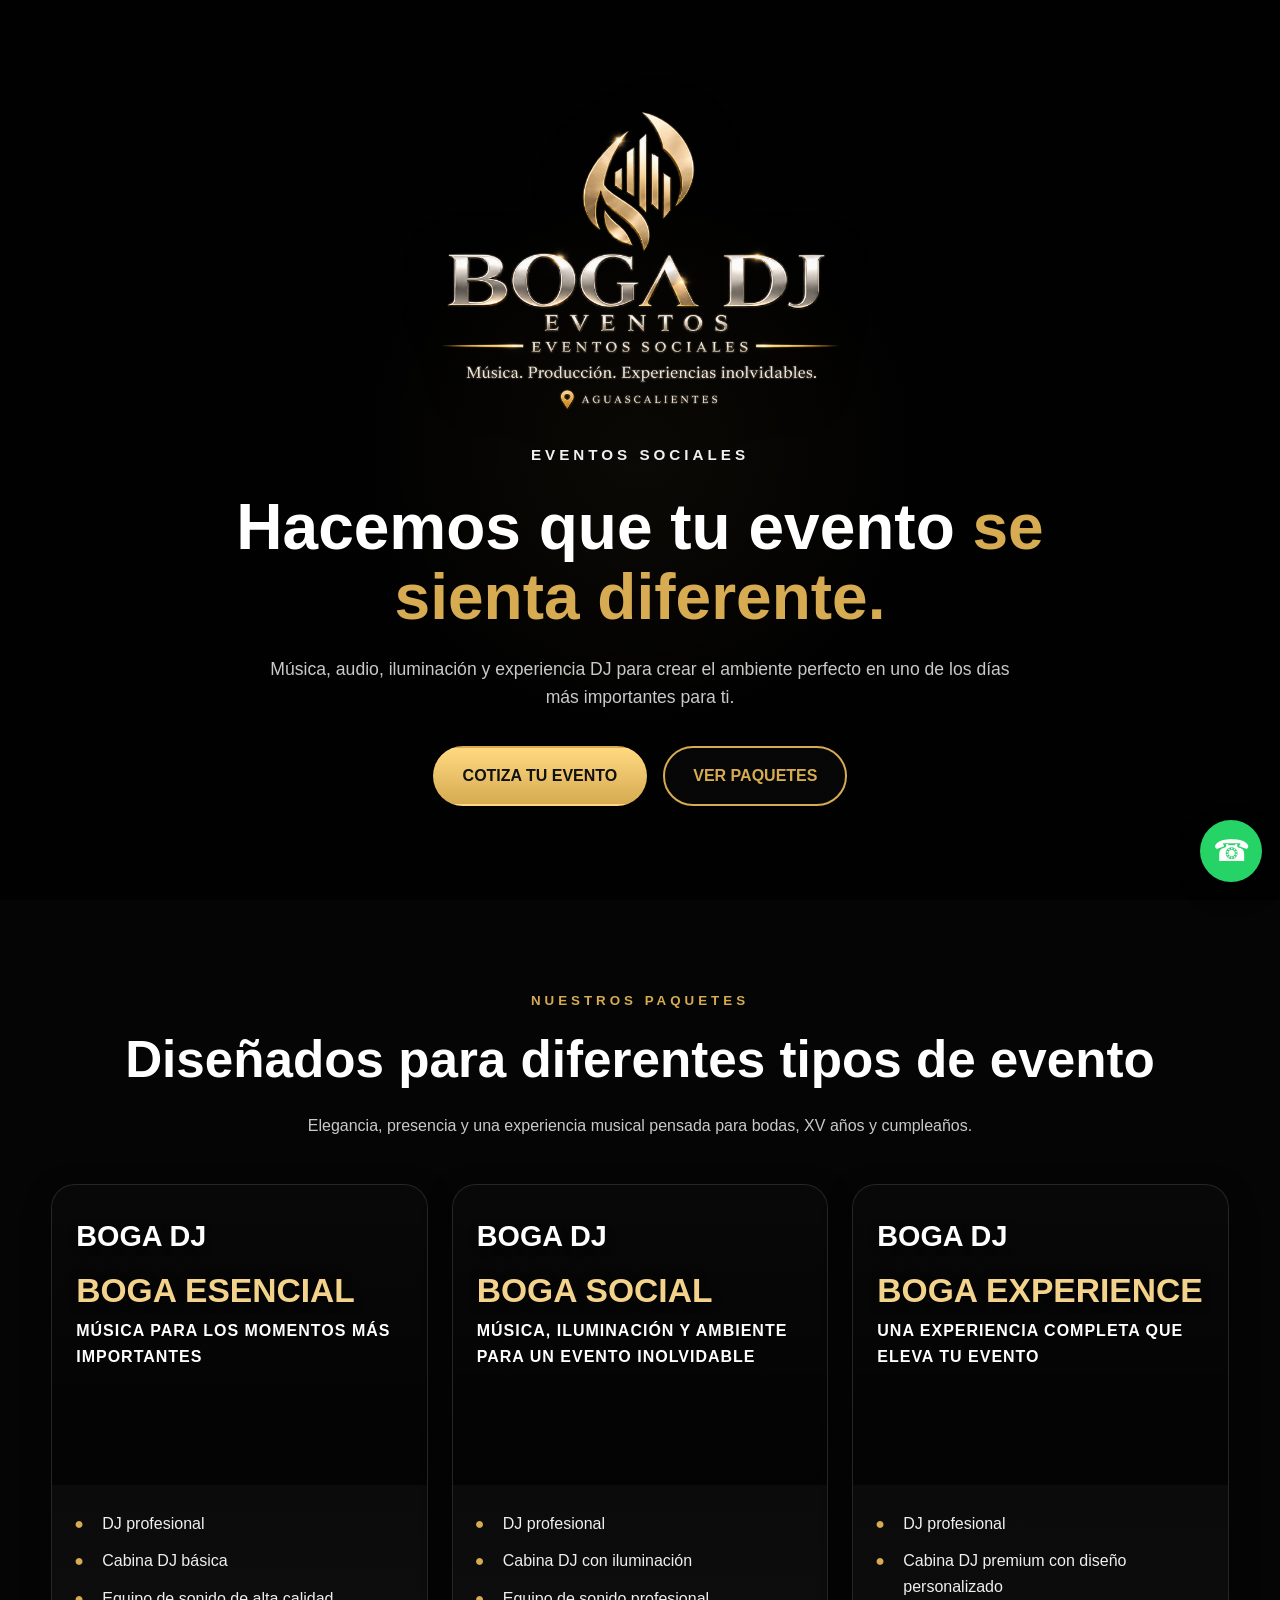
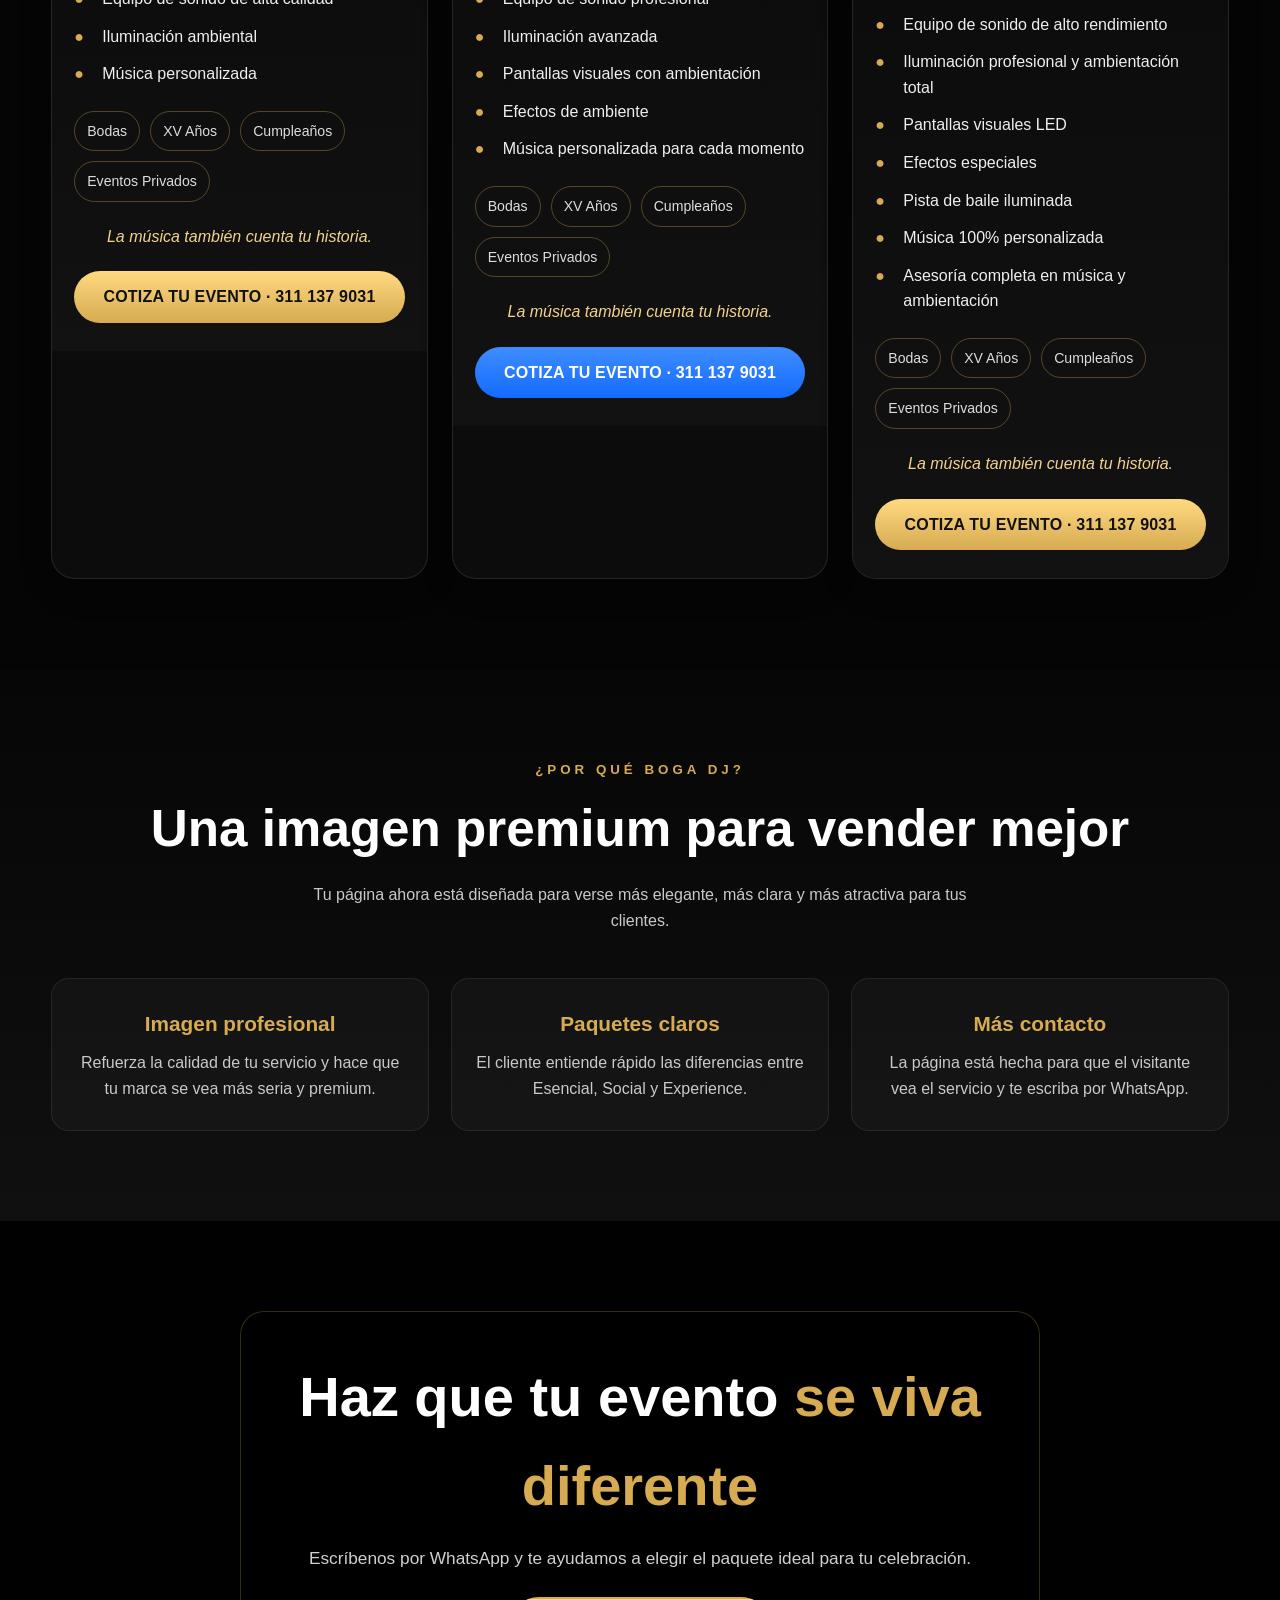
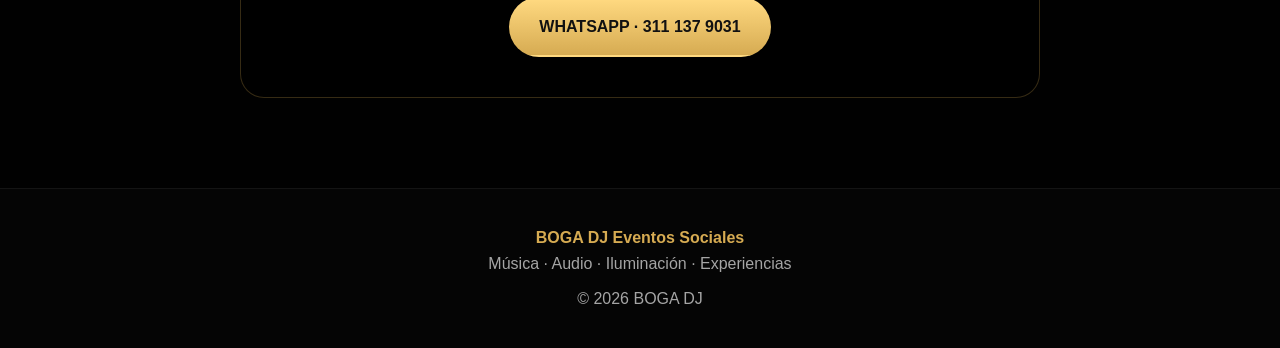
==== commit 7566ba12: "Refactor index.html for layout and content updates Updated styles and content for improved layout an" ====
--- a/bogadj/index.html
+++ b/bogadj/index.html
@@ -29,7 +29,6 @@
       --gold-soft: #f3d38c;
       --silver: #dddddd;
       --dark: #050505;
-      --card: rgba(18, 18, 18, 0.9);
       --line: rgba(255,255,255,0.08);
       --text-soft: #c9c9c9;
       --blue: #146bff;
@@ -50,44 +49,37 @@
       display: flex;
       align-items: center;
       background:
-        linear-gradient(rgba(0,0,0,.70), rgba(0,0,0,.70)),
+        linear-gradient(rgba(0,0,0,.72), rgba(0,0,0,.72)),
         radial-gradient(circle at center, rgba(214,171,82,.18), transparent 35%),
-        url("https://images.unsplash.com/photo-1493225457124-a3eb161ffa5f?auto=format&fit=crop&w=1600&q=80") center/cover no-repeat;
+        url("https://images.unsplash.com/photo-1519167758481-83f550bb49b3?auto=format&fit=crop&w=1600&q=80") center/cover no-repeat;
       text-align: center;
       padding: 80px 0;
     }
 
     .hero-content {
-      max-width: 900px;
+      max-width: 950px;
       margin: auto;
     }
 
-    .brand-title {
-      font-size: clamp(3.2rem, 8vw, 6rem);
-      font-weight: 900;
-      letter-spacing: 6px;
-      color: var(--gold);
-      line-height: 1;
-    }
-
-    .brand-sub {
-      font-size: clamp(1.4rem, 3vw, 2.3rem);
-      letter-spacing: 10px;
-      color: var(--silver);
+    .main-logo {
+      width: min(430px, 82%);
+      height: auto;
+      display: block;
+      margin: 0 auto 26px;
+      filter: drop-shadow(0 8px 25px rgba(0,0,0,.45));
+    }
+
+    .hero-mini {
       margin-top: 8px;
-      font-weight: 700;
-    }
-
-    .hero-mini {
-      margin-top: 18px;
       letter-spacing: 4px;
       color: #f1f1f1;
       font-size: .95rem;
       text-transform: uppercase;
+      font-weight: 700;
     }
 
     .hero h1 {
-      margin-top: 30px;
+      margin-top: 25px;
       font-size: clamp(2.2rem, 5vw, 4.7rem);
       line-height: 1.1;
       font-weight: 800;
@@ -121,6 +113,7 @@
       font-weight: 700;
       transition: .3s ease;
       border: 2px solid transparent;
+      text-align: center;
     }
 
     .btn:hover {
@@ -190,7 +183,7 @@
     }
 
     .package-hero {
-      min-height: 290px;
+      min-height: 300px;
       padding: 28px 24px;
       display: flex;
       flex-direction: column;
@@ -202,7 +195,7 @@
       content: "";
       position: absolute;
       inset: 0;
-      background: linear-gradient(to bottom, rgba(0,0,0,.25), rgba(0,0,0,.6));
+      background: linear-gradient(to bottom, rgba(0,0,0,.20), rgba(0,0,0,.58));
     }
 
     .package-hero > * {
@@ -210,22 +203,23 @@
       z-index: 1;
     }
 
+    /* Fondos más relacionados */
     .esencial-bg {
       background:
-        linear-gradient(rgba(0,0,0,.25), rgba(0,0,0,.4)),
-        url("https://images.unsplash.com/photo-1519167758481-83f550bb49b3?auto=format&fit=crop&w=1000&q=80") center/cover no-repeat;
+        linear-gradient(rgba(0,0,0,.18), rgba(0,0,0,.35)),
+        url("https://images.unsplash.com/photo-1464349095431-e9a21285b5f3?auto=format&fit=crop&w=1200&q=80") center/cover no-repeat;
     }
 
     .social-bg {
       background:
-        linear-gradient(rgba(0,0,0,.25), rgba(0,0,0,.4)),
-        url("https://images.unsplash.com/photo-1501386761578-eac5c94b800a?auto=format&fit=crop&w=1000&q=80") center/cover no-repeat;
+        linear-gradient(rgba(0,0,0,.18), rgba(0,0,0,.38)),
+        url("https://images.unsplash.com/photo-1511285560929-80b456fea0bc?auto=format&fit=crop&w=1200&q=80") center/cover no-repeat;
     }
 
     .experience-bg {
       background:
-        linear-gradient(rgba(0,0,0,.25), rgba(0,0,0,.45)),
-        url("https://images.unsplash.com/photo-1492684223066-81342ee5ff30?auto=format&fit=crop&w=1000&q=80") center/cover no-repeat;
+        linear-gradient(rgba(0,0,0,.18), rgba(0,0,0,.40)),
+        url("https://images.unsplash.com/photo-1519741497674-611481863552?auto=format&fit=crop&w=1200&q=80") center/cover no-repeat;
     }
 
     .package-brand {
@@ -237,7 +231,7 @@
 
     .package-name {
       margin-top: 14px;
-      font-size: 2.2rem;
+      font-size: 2.1rem;
       font-weight: 900;
       color: var(--gold-soft);
       line-height: 1.05;
@@ -308,13 +302,18 @@
     .package-btn {
       width: 100%;
       text-align: center;
-      font-size: 1.15rem;
-      padding: 16px 20px;
+      font-size: 1rem;
+      padding: 16px 16px;
       border-radius: 50px;
       background: linear-gradient(180deg, #ffd980, #d6ab52);
       color: #111;
       font-weight: 900;
-      display: block;
+      display: flex;
+      justify-content: center;
+      align-items: center;
+      white-space: nowrap;
+      line-height: 1.2;
+      letter-spacing: .2px;
     }
 
     .package-btn.blue {
@@ -355,7 +354,7 @@
     .cta {
       background:
         linear-gradient(rgba(0,0,0,.75), rgba(0,0,0,.75)),
-        url("https://images.unsplash.com/photo-1429962714451-bb934ecdc4ec?auto=format&fit=crop&w=1600&q=80") center/cover no-repeat;
+        url("https://images.unsplash.com/photo-1519167758481-83f550bb49b3?auto=format&fit=crop&w=1600&q=80") center/cover no-repeat;
       text-align: center;
     }
 
@@ -428,20 +427,17 @@
     }
 
     @media (max-width: 600px) {
-      .brand-title {
-        letter-spacing: 3px;
-      }
-
-      .brand-sub {
-        letter-spacing: 5px;
-      }
-
       .hero p {
         font-size: 1rem;
       }
 
       .package-name {
-        font-size: 1.9rem;
+        font-size: 1.8rem;
+      }
+
+      .package-btn {
+        font-size: .92rem;
+        padding: 15px 14px;
       }
     }
   </style>
@@ -450,8 +446,9 @@
 
   <header class="hero">
     <div class="container hero-content">
-      <div class="brand-title">BOGA</div>
-      <div class="brand-sub">DJ</div>
+
+      <img src="boga-logo.png" alt="BOGA DJ Eventos Sociales" class="main-logo">
+
       <div class="hero-mini">EVENTOS SOCIALES</div>
 
       <h1>
@@ -481,7 +478,7 @@
         <small>Nuestros paquetes</small>
         <h2>Diseñados para diferentes tipos de evento</h2>
         <p>
-          Inspirados en tu publicidad de Facebook, con una presentación más premium y clara para tus clientes.
+          Elegancia, presencia y una experiencia musical pensada para bodas, XV años y cumpleaños.
         </p>
       </div>
 
@@ -591,24 +588,24 @@
     <div class="container">
       <div class="section-title">
         <small>¿Por qué BOGA DJ?</small>
-        <h2>Una presentación más premium para vender mejor</h2>
+        <h2>Una imagen premium para vender mejor</h2>
         <p>
-          Esta parte ayuda a que la página se vea como tu publicidad: elegante, confiable y enfocada en conversión.
+          Tu página ahora está diseñada para verse más elegante, más clara y más atractiva para tus clientes.
         </p>
       </div>
 
       <div class="why-grid">
         <div class="why-card">
           <h3>Imagen profesional</h3>
-          <p>Tu página transmite mejor el nivel de tus eventos y refuerza tu marca personal.</p>
+          <p>Refuerza la calidad de tu servicio y hace que tu marca se vea más seria y premium.</p>
         </div>
         <div class="why-card">
           <h3>Paquetes claros</h3>
-          <p>El cliente entiende rápido qué incluye cada opción y puede cotizar por WhatsApp.</p>
+          <p>El cliente entiende rápido las diferencias entre Esencial, Social y Experience.</p>
         </div>
         <div class="why-card">
-          <h3>Más conversiones</h3>
-          <p>El objetivo es que la gente vea, se emocione y te escriba de inmediato.</p>
+          <h3>Más contacto</h3>
+          <p>La página está hecha para que el visitante vea el servicio y te escriba por WhatsApp.</p>
         </div>
       </div>
     </div>
